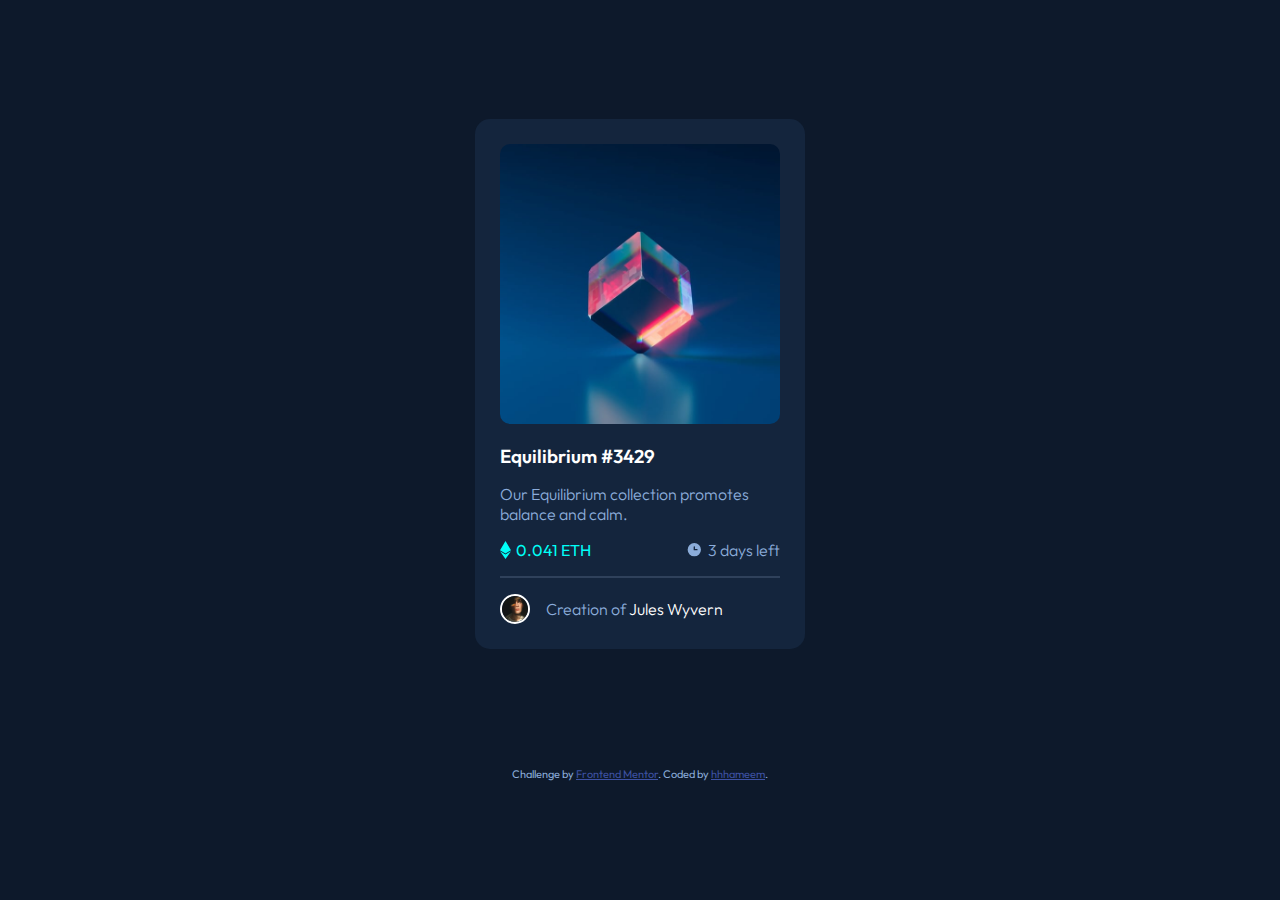
==== nft-preview-card-component-main/index.html @ c1f78c04 "nft-card-component" ====
<!DOCTYPE html>
<html lang="en">

  <head>
    <meta charset="UTF-8">
    <!-- displays site properly based on user's device -->
    <meta name="viewport" content="width=device-width, initial-scale=1.0">
    <link rel="icon" type="image/png" sizes="32x32" href="./images/favicon-32x32.png">
    <title>Frontend Mentor | NFT preview card component</title>
    <link rel="stylesheet" href="styles.css">
    <!-- Feel free to remove these styles or customise in your own stylesheet 👍 -->
    <style>
      .attribution {
        font-size: 11px;
        text-align: center;
        color: hsl(215, 51%, 70%);
      }

      .attribution a {
        color: hsl(228, 45%, 44%);
      }
    </style>
  </head>

  <body>

    <section class="container">
      <section class="card">
        <section class="image-container">
          <img src="images/image-equilibrium.jpg" class="image" alt="">
          <div class="upper-layer">
            <img src="images/icon-view.svg" alt="">
          </div>
        </section>
        <section class="text">
          <h3> <span> Equilibrium #3429</span></h3>
          <p>Our Equilibrium collection promotes balance and calm.</p>
        </section>
        <section class="time-credit">
          <section class="align-center">
            <img src="images/icon-ethereum.svg" alt="">
            <p class="credit">0.041 ETH</p>
          </section>
          <section class="align-center">
            <img src="images/icon-clock.svg" alt="">
            <p> 3 days left</p>
          </section>
        </section>
        <hr>
        <section class="profile">
          <img src="images/image-avatar.png" alt="">
          <p>Creation of <span class="name">Jules Wyvern</span> </p>
        </section>
      </section>
      <div class="attribution">
        Challenge by <a href="https://www.frontendmentor.io?ref=challenge" target="_blank">Frontend Mentor</a>.
        Coded by <a href="https://github.com/hhhameem" target="_blank">hhhameem</a>.
      </div>

    </section>
  </body>

</html>
---- nft-preview-card-component-main/styles.css ----
@import url("https://fonts.googleapis.com/css2?family=Outfit:wght@300;400;600&display=swap");

* {
  margin: 0;
  padding: 0;
  box-sizing: border-box;
}
body {
  font-family: "Outfit", sans-serif;
}

.container {
  width: 100%;
  min-height: 100vh;
  background-color: hsl(217, 54%, 11%);
  display: flex;
  flex-direction: column;
  justify-content: space-evenly;
  align-items: center;
}
.card {
  width: 330px;
  padding: 25px;
  background-color: hsl(216, 50%, 16%);
  border-radius: 15px;
}
.image-container {
  position: relative;
}
.image {
  width: 100%;
  height: 280px;
  border-radius: 10px;
}
.upper-layer {
  position: absolute;
  top: 0;
  left: 0;
  display: flex;
  justify-content: center;
  align-items: center;
  width: 100%;
  height: 280px;
  border-radius: 10px;
  transition: 0.5s ease-in-out;
}
.upper-layer img {
  width: 50px;
  height: 50px;
  opacity: 0;
  transition: opacity 0.5s ease-in-out;
}
.image-container:hover .upper-layer {
  cursor: pointer;
  background-color: hsla(178, 100%, 50%, 0.418);
}
.image-container:hover .upper-layer img {
  opacity: 1;
}
.text,
.text h3 {
  margin: 16px 0 16px;
}
.text h3 {
  font-weight: 600;
  color: hsl(0, 0%, 100%);
}
.text h3 span:hover {
  color: hsl(178, 100%, 50%);
  cursor: pointer;
}
p {
  font-weight: 300;
  color: hsl(215, 51%, 70%);
}
.time-credit {
  display: flex;
  justify-content: space-between;
}
.align-center {
  display: flex;
  align-items: center;
}
.align-center img {
  margin-right: 5px;
}
.credit {
  color: hsl(178, 100%, 50%);
  font-weight: 400;
}
hr {
  margin: 16px 0px;
  border: 1px solid hsl(215, 32%, 27%);
}
.profile {
  display: flex;
  align-items: center;
}
.profile img {
  height: 30px;
  width: 30px;
  border-radius: 15px;
  border: 2px solid white;
  margin-right: 16px;
}

.profile p span {
  color: hsl(0, 0%, 100%);
}
.profile p span:hover {
  color: hsl(178, 100%, 50%);
  cursor: pointer;
}

@media only screen and (max-width: 320px) {
  .card {
    width: 90%;
    margin-left: 20px;
    margin-right: 20px;
    background-color: hsl(216, 50%, 16%);
    border-radius: 15px;
  }
}
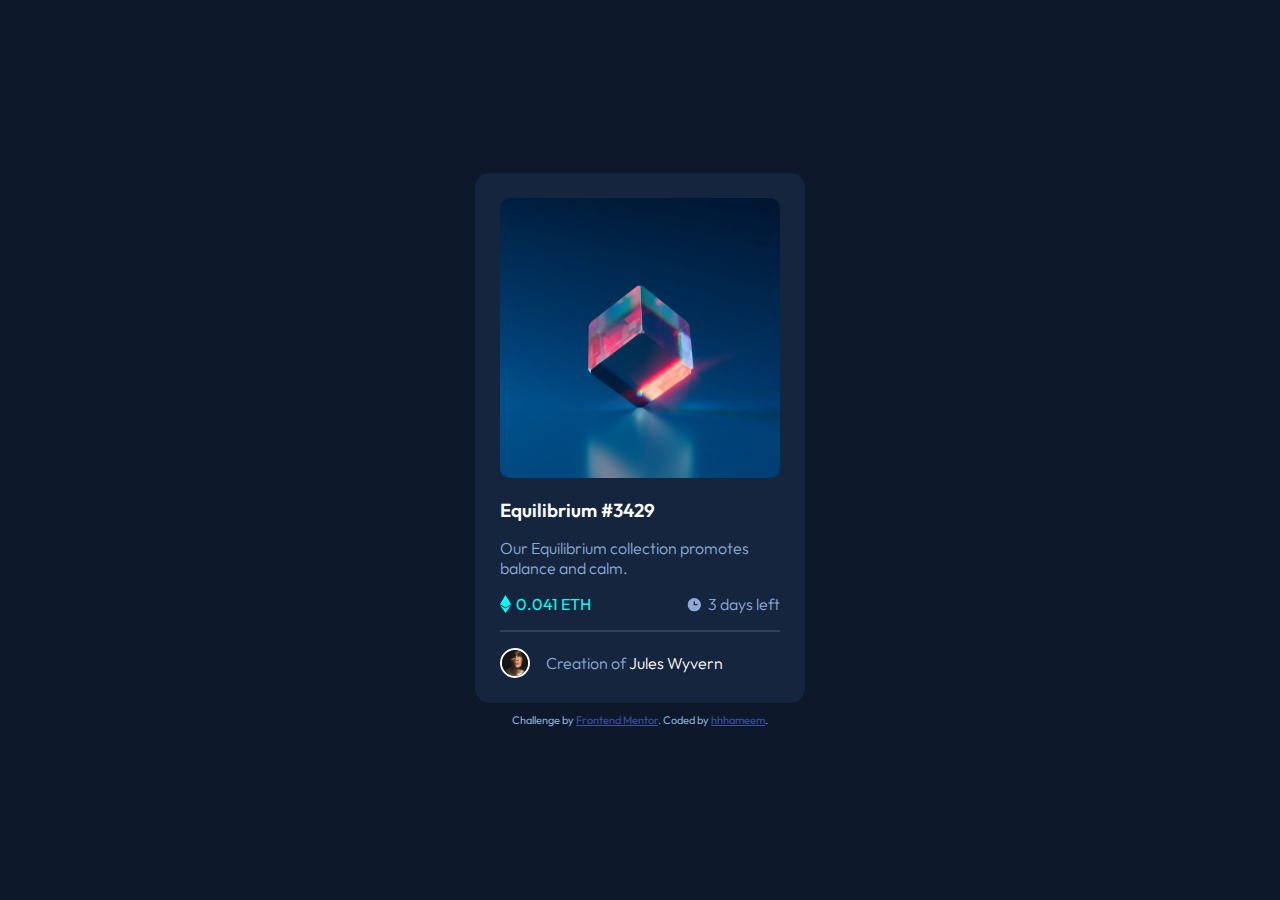
==== commit 4d317406: "[update] updated slightly for design, accessibility and validation" ====
--- a/nft-preview-card-component-main/index.html
+++ b/nft-preview-card-component-main/index.html
@@ -13,6 +13,7 @@
       .attribution {
         font-size: 11px;
         text-align: center;
+        margin-top: 10px;
         color: hsl(215, 51%, 70%);
       }
 
@@ -24,40 +25,39 @@
 
   <body>
 
-    <section class="container">
-      <section class="card">
-        <section class="image-container">
+    <main class="container">
+      <div class="card" role="card">
+        <div class="image-container" role="image-container">
           <img src="images/image-equilibrium.jpg" class="image" alt="">
           <div class="upper-layer">
             <img src="images/icon-view.svg" alt="">
           </div>
-        </section>
-        <section class="text">
+        </div>
+        <div class="text" role="card-text">
           <h3> <span> Equilibrium #3429</span></h3>
           <p>Our Equilibrium collection promotes balance and calm.</p>
-        </section>
-        <section class="time-credit">
-          <section class="align-center">
+        </div>
+        <div class="time-credit" role="info-section">
+          <div class="align-center">
             <img src="images/icon-ethereum.svg" alt="">
             <p class="credit">0.041 ETH</p>
-          </section>
-          <section class="align-center">
+          </div>
+          <div class="align-center">
             <img src="images/icon-clock.svg" alt="">
             <p> 3 days left</p>
-          </section>
-        </section>
+          </div>
+        </div>
         <hr>
-        <section class="profile">
+        <div class="profile" role="profile">
           <img src="images/image-avatar.png" alt="">
           <p>Creation of <span class="name">Jules Wyvern</span> </p>
-        </section>
-      </section>
+        </div>
+      </div>
       <div class="attribution">
         Challenge by <a href="https://www.frontendmentor.io?ref=challenge" target="_blank">Frontend Mentor</a>.
         Coded by <a href="https://github.com/hhhameem" target="_blank">hhhameem</a>.
       </div>
-
-    </section>
+    </main>
   </body>
 
 </html>--- a/nft-preview-card-component-main/styles.css
+++ b/nft-preview-card-component-main/styles.css
@@ -15,7 +15,7 @@
   background-color: hsl(217, 54%, 11%);
   display: flex;
   flex-direction: column;
-  justify-content: space-evenly;
+  justify-content: center;
   align-items: center;
 }
 .card {
